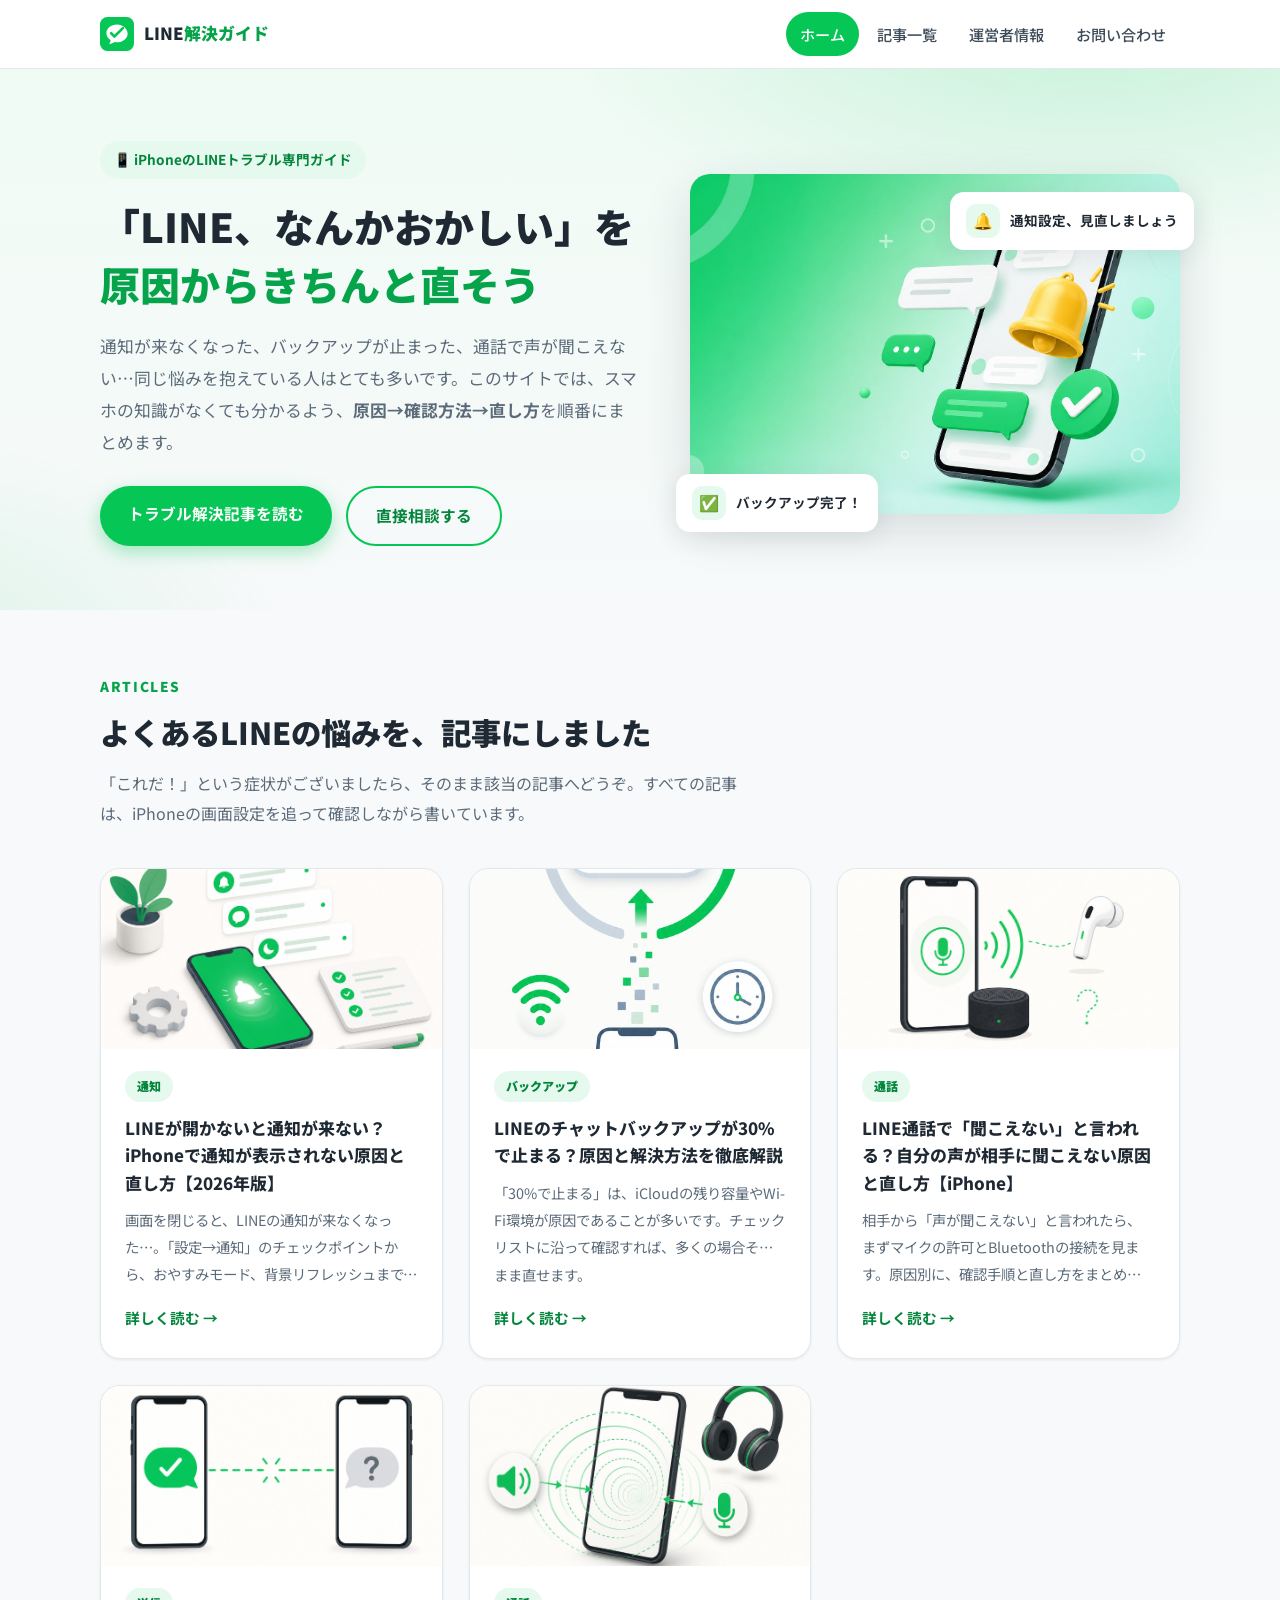
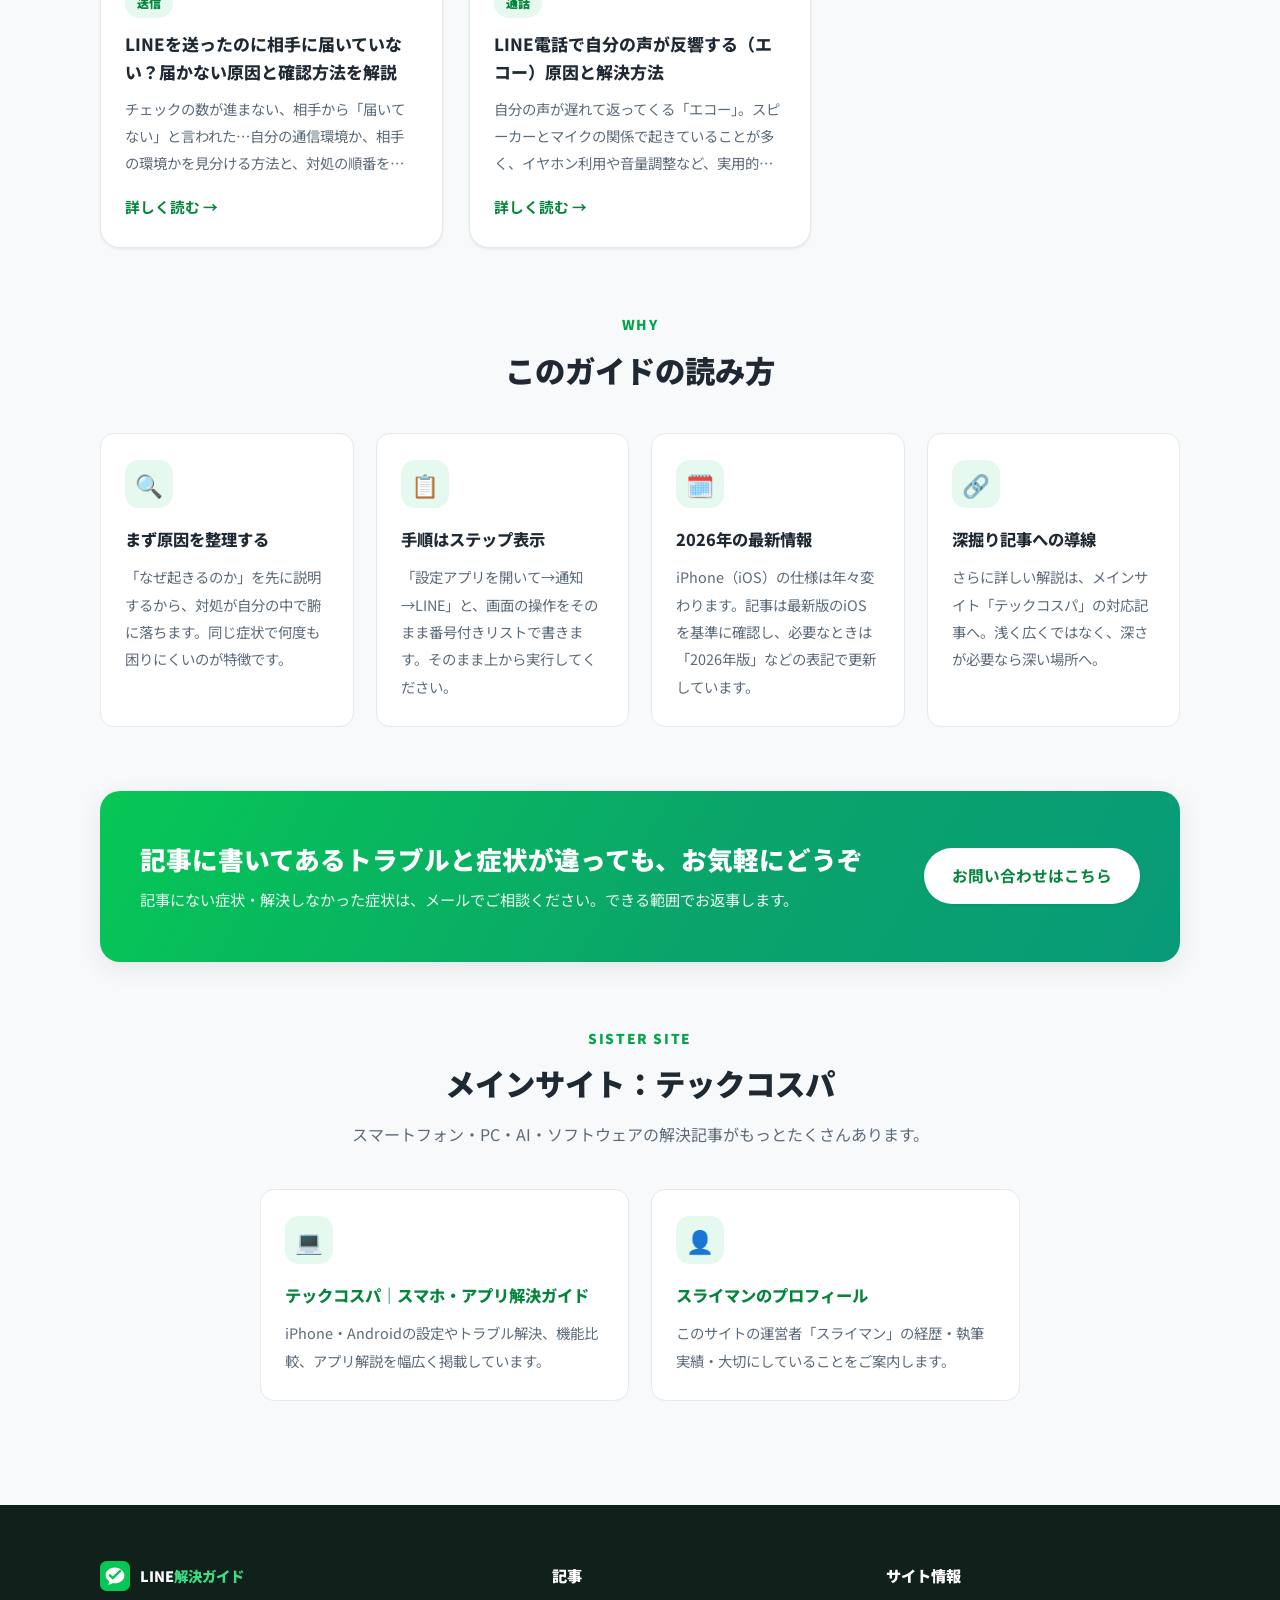
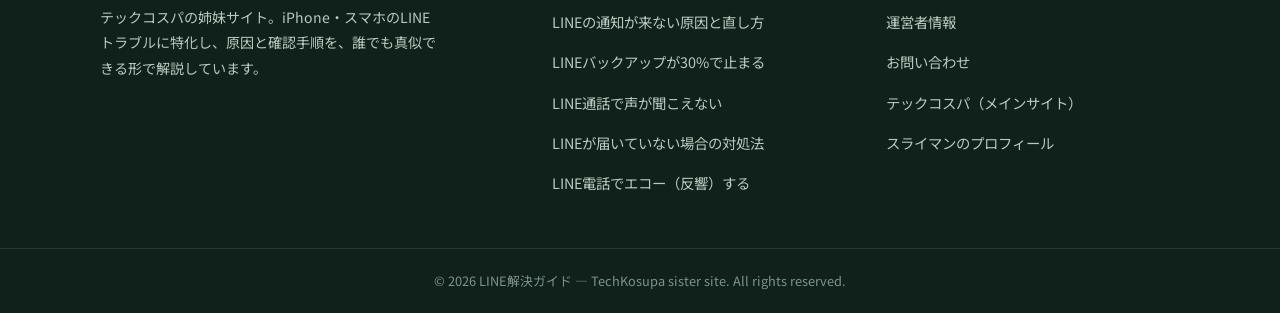
==== index.html @ d12d7e2a "Add LINE解決ガイド static site: 5 troubleshooting articles, about, contact, generated illustrations Co-au" ====
<!DOCTYPE html>
<html lang="ja">
<head>
  <meta charset="UTF-8">
  <meta name="viewport" content="width=device-width, initial-scale=1.0">
  <title>LINE解決ガイド｜iPhoneのLINEトラブル（通知・バックアップ・通話）を原因から解説</title>
  <meta name="description" content="LINEが開かないと通知が来ない、バックアップが30%で止まる、通話で声が聞こえない、送ったのに届いていない…など、iPhoneのLINEトラブルを原因と直し方の手順つきで解説します。">
  <link rel="icon" type="image/svg+xml" href="favicon.svg">
  <meta property="og:site_name" content="LINE解決ガイド">
  <meta property="og:type" content="website">
  <meta property="og:title" content="LINE解決ガイド｜iPhoneのLINEトラブルを原因から解説">
  <meta property="og:description" content="LINEの通知・バックアップ・通話・送信トラブルを、自分で確認できる手順つきで解説。テックコスパの姉妹サイトです。">
  <meta property="og:url" content="https://sulaimanaarbi07.github.io/sumahocare/">
  <meta property="og:image" content="https://sulaimanaarbi07.github.io/sumahocare/assets/img/hero-home.jpg">
  <meta property="og:locale" content="ja_JP">
  <link rel="preconnect" href="https://fonts.googleapis.com">
  <link rel="preconnect" href="https://fonts.gstatic.com" crossorigin>
  <link href="https://fonts.googleapis.com/css2?family=Noto+Sans+JP:wght@400;500;700;900&display=swap" rel="stylesheet">
  <link rel="stylesheet" href="assets/css/style.css">
  <script type="application/ld+json">
  {
    "@context": "https://schema.org",
    "@type": "WebSite",
    "name": "LINE解決ガイド",
    "url": "https://sulaimanaarbi07.github.io/sumahocare/",
    "description": "iPhoneのLINEトラブル（通知・バックアップ・通話・送信）を原因と直し方の手順つきで解説するサイト",
    "inLanguage": "ja"
  }
  </script>
</head>
<body>

<header class="site-header">
  <div class="container header-inner">
    <a class="logo" href="index.html" aria-label="LINE解決ガイド ホーム">
      <svg width="34" height="34" viewBox="0 0 64 64" aria-hidden="true">
        <rect width="64" height="64" rx="14" fill="#06C755"/>
        <path d="M32 14c-11 0-20 7.2-20 16.1 0 5.4 3.1 10.2 7.9 13.2-.2 2-1 5.2-2.6 7.6 3.9-.6 8.2-2.6 10.4-4 1.3.3 2.7.5 4.3.5 11 0 20-7.2 20-16.1S43 14 32 14z" fill="#fff"/>
        <path d="M21 30.5l6.2 6.2L43 21" fill="none" stroke="#06C755" stroke-width="5" stroke-linecap="round" stroke-linejoin="round"/>
      </svg>
      <span>LINE<span class="accent">解決ガイド</span></span>
    </a>
    <button class="nav-toggle" aria-label="メニューを開く" aria-expanded="false"><span></span></button>
    <nav class="main-nav" aria-label="メインナビゲーション">
      <ul>
        <li><a href="index.html">ホーム</a></li>
        <li><a href="#articles">記事一覧</a></li>
        <li><a href="about.html">運営者情報</a></li>
        <li><a href="contact.html">お問い合わせ</a></li>
      </ul>
    </nav>
  </div>
</header>

<main>
  <!-- Hero -->
  <section class="page-hero">
    <div class="container hero-grid">
      <div class="hero-copy">
        <span class="kicker">📱 iPhoneのLINEトラブル専門ガイド</span>
        <h1>「LINE、なんかおかしい」を<br><span class="accent">原因からきちんと直そう</span></h1>
        <p class="lead">通知が来なくなった、バックアップが止まった、通話で声が聞こえない…同じ悩みを抱えている人はとても多いです。このサイトでは、スマホの知識がなくても分かるよう、<strong>原因→確認方法→直し方</strong>を順番にまとめます。</p>
        <div class="hero-actions">
          <a class="btn btn-primary" href="#articles">トラブル解決記事を読む</a>
          <a class="btn btn-outline" href="contact.html">直接相談する</a>
        </div>
      </div>
      <div class="hero-visual">
        <img src="assets/img/hero-home.jpg" alt="スマホから通知やチャットが飛び出しているイラスト" width="1024" height="1024">
        <div class="float-card small"><span class="dot">🔔</span>通知設定、見直しましょう</div>
        <div class="float-card big"><span class="dot">✅</span>バックアップ完了！</div>
      </div>
    </div>
  </section>

  <!-- Articles -->
  <section class="section" id="articles">
    <div class="container">
      <div class="section-head">
        <p class="eyebrow">Articles</p>
        <h2>よくあるLINEの悩みを、記事にしました</h2>
        <p>「これだ！」という症状がございましたら、そのまま該当の記事へどうぞ。すべての記事は、iPhoneの画面設定を追って確認しながら書いています。</p>
      </div>
      <div class="card-grid">

        <article class="article-card">
          <div class="thumb"><img src="assets/img/art-notifications.jpg" alt="通知が来ないLINEの問題を表現したイラスト" loading="lazy"></div>
          <div class="body">
            <span class="tag">通知</span>
            <h3><a href="articles/line-notification-not-coming-iphone-2026.html">LINEが開かないと通知が来ない？iPhoneで通知が表示されない原因と直し方【2026年版】</a></h3>
            <p class="excerpt">画面を閉じると、LINEの通知が来なくなった…。「設定→通知」のチェックポイントから、おやすみモード、背景リフレッシュまで、よくある原因を順番に解説します。</p>
            <a class="card-link" href="articles/line-notification-not-coming-iphone-2026.html">詳しく読む <span class="arrow">→</span></a>
          </div>
        </article>

        <article class="article-card">
          <div class="thumb"><img src="assets/img/art-backup.jpg" alt="クラウドへのバックアップが進まない状況を表したイラスト" loading="lazy"></div>
          <div class="body">
            <span class="tag">バックアップ</span>
            <h3><a href="articles/line-backup-stops-at-30-percent.html">LINEのチャットバックアップが30%で止まる？原因と解決方法を徹底解説</a></h3>
            <p class="excerpt">「30%で止まる」は、iCloudの残り容量やWi-Fi環境が原因であることが多いです。チェックリストに沿って確認すれば、多くの場合そのまま直せます。</p>
            <a class="card-link" href="articles/line-backup-stops-at-30-percent.html">詳しく読む <span class="arrow">→</span></a>
          </div>
        </article>

        <article class="article-card">
          <div class="thumb"><img src="assets/img/art-cant-hear.jpg" alt="通話でマイクからの音がうまく届かない状況を表したイラスト" loading="lazy"></div>
          <div class="body">
            <span class="tag">通話</span>
            <h3><a href="articles/line-call-cant-hear-my-voice-iphone.html">LINE通話で「聞こえない」と言われる？自分の声が相手に聞こえない原因と直し方【iPhone】</a></h3>
            <p class="excerpt">相手から「声が聞こえない」と言われたら、まずマイクの許可とBluetoothの接続を見ます。原因別に、確認手順と直し方をまとめました。</p>
            <a class="card-link" href="articles/line-call-cant-hear-my-voice-iphone.html">詳しく読む <span class="arrow">→</span></a>
          </div>
        </article>

        <article class="article-card">
          <div class="thumb"><img src="assets/img/art-not-delivered.jpg" alt="メッセージが相手側に届いていない状況を表したイラスト" loading="lazy"></div>
          <div class="body">
            <span class="tag">送信</span>
            <h3><a href="articles/line-message-not-delivered.html">LINEを送ったのに相手に届いていない？届かない原因と確認方法を解説</a></h3>
            <p class="excerpt">チェックの数が進まない、相手から「届いてない」と言われた…自分の通信環境か、相手の環境かを見分ける方法と、対処の順番を解説します。</p>
            <a class="card-link" href="articles/line-message-not-delivered.html">詳しく読む <span class="arrow">→</span></a>
          </div>
        </article>

        <article class="article-card">
          <div class="thumb"><img src="assets/img/art-echo.jpg" alt="通話でエコー（反響）が発生している状況を表したイラスト" loading="lazy"></div>
          <div class="body">
            <span class="tag">通話</span>
            <h3><a href="articles/line-call-echo.html">LINE電話で自分の声が反響する（エコー）原因と解決方法</a></h3>
            <p class="excerpt">自分の声が遅れて返ってくる「エコー」。スピーカーとマイクの関係で起きていることが多く、イヤホン利用や音量調整など、実用的な直し方を解説します。</p>
            <a class="card-link" href="articles/line-call-echo.html">詳しく読む <span class="arrow">→</span></a>
          </div>
        </article>

      </div>
    </div>
  </section>

  <!-- Features -->
  <section class="section" style="padding-top: 0;">
    <div class="container">
      <div class="section-head center">
        <p class="eyebrow">Why</p>
        <h2>このガイドの読み方</h2>
      </div>
      <div class="feature-grid">
        <div class="feature">
          <div class="icon">🔍</div>
          <h3>まず原因を整理する</h3>
          <p>「なぜ起きるのか」を先に説明するから、対処が自分の中で腑に落ちます。同じ症状で何度も困りにくいのが特徴です。</p>
        </div>
        <div class="feature">
          <div class="icon">📋</div>
          <h3>手順はステップ表示</h3>
          <p>「設定アプリを開いて→通知→LINE」と、画面の操作をそのまま番号付きリストで書きます。そのまま上から実行してください。</p>
        </div>
        <div class="feature">
          <div class="icon">🗓️</div>
          <h3>2026年の最新情報</h3>
          <p>iPhone（iOS）の仕様は年々変わります。記事は最新版のiOSを基準に確認し、必要なときは「2026年版」などの表記で更新しています。</p>
        </div>
        <div class="feature">
          <div class="icon">🔗</div>
          <h3>深掘り記事への導線</h3>
          <p>さらに詳しい解説は、メインサイト「テックコスパ」の対応記事へ。浅く広くではなく、深さが必要なら深い場所へ。</p>
        </div>
      </div>
    </div>
  </section>

  <!-- CTA -->
  <section class="section" style="padding-top: 0;">
    <div class="container">
      <div class="cta-band">
        <div>
          <h2>記事に書いてあるトラブルと症状が違っても、お気軽にどうぞ</h2>
          <p>記事にない症状・解決しなかった症状は、メールでご相談ください。できる範囲でお返事します。</p>
        </div>
        <a class="btn btn-white" href="contact.html">お問い合わせはこちら</a>
      </div>
    </div>
  </section>

  <!-- Sister site -->
  <section class="section" style="padding-top: 0;">
    <div class="container">
      <div class="section-head center">
        <p class="eyebrow">Sister site</p>
        <h2>メインサイト：テックコスパ</h2>
        <p>スマートフォン・PC・AI・ソフトウェアの解決記事がもっとたくさんあります。</p>
      </div>
      <div class="feature-grid" style="max-width: 760px; margin: 0 auto;">
        <div class="feature">
          <div class="icon">💻</div>
          <h3><a href="https://techkosupa.com/">テックコスパ｜スマホ・アプリ解決ガイド</a></h3>
          <p>iPhone・Androidの設定やトラブル解決、機能比較、アプリ解説を幅広く掲載しています。</p>
        </div>
        <div class="feature">
          <div class="icon">👤</div>
          <h3><a href="https://techkosupa.com/suraimanjp/">スライマンのプロフィール</a></h3>
          <p>このサイトの運営者「スライマン」の経歴・執筆実績・大切にしていることをご案内します。</p>
        </div>
      </div>
    </div>
  </section>
</main>

<footer class="site-footer">
  <div class="container">
    <div class="footer-grid">
      <div class="footer-brand">
        <a class="logo" href="index.html">
          <svg width="30" height="30" viewBox="0 0 64 64" aria-hidden="true">
            <rect width="64" height="64" rx="14" fill="#06C755"/>
            <path d="M32 14c-11 0-20 7.2-20 16.1 0 5.4 3.1 10.2 7.9 13.2-.2 2-1 5.2-2.6 7.6 3.9-.6 8.2-2.6 10.4-4 1.3.3 2.7.5 4.3.5 11 0 20-7.2 20-16.1S43 14 32 14z" fill="#fff"/>
            <path d="M21 30.5l6.2 6.2L43 21" fill="none" stroke="#06C755" stroke-width="5" stroke-linecap="round" stroke-linejoin="round"/>
          </svg>
          <span>LINE<span class="accent" style="color:#3ddc84;">解決ガイド</span></span>
        </a>
        <p>テックコスパの姉妹サイト。iPhone・スマホのLINEトラブルに特化し、原因と確認手順を、誰でも真似できる形で解説しています。</p>
      </div>
      <div>
        <h4>記事</h4>
        <ul>
          <li><a href="articles/line-notification-not-coming-iphone-2026.html">LINEの通知が来ない原因と直し方</a></li>
          <li><a href="articles/line-backup-stops-at-30-percent.html">LINEバックアップが30%で止まる</a></li>
          <li><a href="articles/line-call-cant-hear-my-voice-iphone.html">LINE通話で声が聞こえない</a></li>
          <li><a href="articles/line-message-not-delivered.html">LINEが届いていない場合の対処法</a></li>
          <li><a href="articles/line-call-echo.html">LINE電話でエコー（反響）する</a></li>
        </ul>
      </div>
      <div>
        <h4>サイト情報</h4>
        <ul>
          <li><a href="about.html">運営者情報</a></li>
          <li><a href="contact.html">お問い合わせ</a></li>
          <li><a href="https://techkosupa.com/">テックコスパ（メインサイト）</a></li>
          <li><a href="https://techkosupa.com/suraimanjp/">スライマンのプロフィール</a></li>
        </ul>
      </div>
    </div>
  </div>
  <div class="footer-bottom">
    <div class="container">© <span data-year>2026</span> LINE解決ガイド — TechKosupa sister site. All rights reserved.</div>
  </div>
</footer>

<button class="back-top" aria-label="ページ上部へ戻る">↑</button>
<script src="assets/js/main.js"></script>
</body>
</html>
---- assets/css/style.css ----
/* ==========================================================================
   LINE 解決ガイド — Shared stylesheet
   ========================================================================== */

:root {
  --green: #06c755;
  --green-dark: #05a34a;
  --green-darker: #03853c;
  --green-soft: #e6f9ee;
  --green-soft-2: #f2fbf6;
  --ink: #1f2933;
  --ink-2: #3e4c59;
  --gray: #5c6b7a;
  --gray-2: #8b98a5;
  --border: #e4e9ee;
  --bg: #f7f9fa;
  --white: #ffffff;
  --amber: #f59e0b;
  --amber-soft: #fff7e8;
  --red: #e05252;
  --red-soft: #fdecec;
  --radius: 14px;
  --radius-lg: 20px;
  --shadow-sm: 0 1px 3px rgba(31, 41, 51, 0.08);
  --shadow-md: 0 6px 24px rgba(31, 41, 51, 0.09);
  --shadow-lg: 0 16px 48px rgba(31, 41, 51, 0.14);
  --font: "Noto Sans JP", "Hiragino Kaku Gothic ProN", "Yu Gothic", Meiryo, sans-serif;
  --maxw: 1120px;
  --maxw-article: 800px;
}

* { margin: 0; padding: 0; box-sizing: border-box; }

html { scroll-behavior: smooth; }

body {
  font-family: var(--font);
  color: var(--ink);
  background: var(--bg);
  line-height: 1.9;
  font-size: 16px;
  -webkit-font-smoothing: antialiased;
}

img { max-width: 100%; display: block; }

a { color: var(--green-darker); text-decoration: none; }
a:hover { color: var(--green-dark); }

.container {
  max-width: var(--maxw);
  margin: 0 auto;
  padding: 0 20px;
}

/* ---------------- Header ---------------- */

.site-header {
  position: sticky;
  top: 0;
  z-index: 100;
  background: rgba(255, 255, 255, 0.92);
  backdrop-filter: blur(10px);
  border-bottom: 1px solid var(--border);
}

.header-inner {
  display: flex;
  align-items: center;
  justify-content: space-between;
  height: 68px;
  gap: 16px;
}

.logo {
  display: flex;
  align-items: center;
  gap: 10px;
  font-weight: 900;
  font-size: 1.05rem;
  color: var(--ink);
  white-space: nowrap;
}
.logo:hover { color: var(--ink); }
.logo svg { flex-shrink: 0; }
.logo .accent { color: var(--green-dark); }

.main-nav ul {
  display: flex;
  gap: 4px;
  list-style: none;
}
.main-nav a {
  display: block;
  padding: 8px 14px;
  border-radius: 999px;
  color: var(--ink-2);
  font-weight: 500;
  font-size: 0.95rem;
  transition: background 0.2s, color 0.2s;
}
.main-nav a:hover {
  background: var(--green-soft);
  color: var(--green-darker);
}
.main-nav a.active {
  background: var(--green);
  color: #fff;
}

.nav-toggle {
  display: none;
  background: none;
  border: 1px solid var(--border);
  border-radius: 10px;
  width: 44px;
  height: 44px;
  cursor: pointer;
  align-items: center;
  justify-content: center;
}
.nav-toggle span,
.nav-toggle span::before,
.nav-toggle span::after {
  display: block;
  width: 20px;
  height: 2px;
  background: var(--ink);
  border-radius: 2px;
  position: relative;
  transition: transform 0.25s;
}
.nav-toggle span::before,
.nav-toggle span::after { content: ""; position: absolute; }
.nav-toggle span::before { top: -6px; }
.nav-toggle span::after { top: 6px; }

@media (max-width: 820px) {
  .nav-toggle { display: inline-flex; }
  .main-nav {
    position: absolute;
    top: 68px;
    left: 0;
    right: 0;
    background: #fff;
    border-bottom: 1px solid var(--border);
    box-shadow: var(--shadow-md);
    display: none;
    padding: 12px 16px 20px;
  }
  .main-nav.open { display: block; }
  .main-nav ul { flex-direction: column; gap: 2px; }
  .main-nav a { padding: 12px 14px; border-radius: 10px; }
}

/* ---------------- Buttons ---------------- */

.btn {
  display: inline-block;
  padding: 13px 28px;
  border-radius: 999px;
  font-weight: 700;
  font-size: 0.98rem;
  transition: transform 0.15s, box-shadow 0.15s, background 0.2s;
}
.btn-primary {
  background: var(--green);
  color: #fff;
  box-shadow: 0 6px 18px rgba(6, 199, 85, 0.35);
}
.btn-primary:hover {
  background: var(--green-dark);
  color: #fff;
  transform: translateY(-2px);
}
.btn-outline {
  border: 2px solid var(--green);
  color: var(--green-darker);
}
.btn-outline:hover {
  background: var(--green-soft);
  color: var(--green-darker);
}

/* ---------------- Page hero (home) ---------------- */

.page-hero {
  background:
    radial-gradient(900px 400px at 85% -10%, rgba(6, 199, 85, 0.18), transparent 60%),
    radial-gradient(700px 380px at -10% 110%, rgba(6, 199, 85, 0.12), transparent 60%),
    linear-gradient(180deg, #f0fbf5 0%, var(--bg) 100%);
  padding: 72px 0 64px;
}

.hero-grid {
  display: grid;
  grid-template-columns: 1.05fr 0.95fr;
  gap: 48px;
  align-items: center;
}
.hero-copy .kicker {
  display: inline-block;
  background: var(--green-soft);
  color: var(--green-darker);
  font-weight: 700;
  font-size: 0.85rem;
  padding: 6px 14px;
  border-radius: 999px;
  margin-bottom: 18px;
}
.hero-copy h1 {
  font-size: clamp(1.7rem, 3.4vw, 2.5rem);
  font-weight: 900;
  line-height: 1.45;
  margin-bottom: 18px;
}
.hero-copy h1 .accent { color: var(--green-dark); }
.hero-copy p.lead {
  color: var(--gray);
  font-size: 1.05rem;
  margin-bottom: 28px;
}
.hero-actions { display: flex; gap: 14px; flex-wrap: wrap; }

.hero-visual { position: relative; }
.hero-visual img {
  border-radius: var(--radius-lg);
  box-shadow: var(--shadow-lg);
  width: 100%;
  height: 340px;
  object-fit: cover;
}
.hero-visual .float-card {
  position: absolute;
  background: #fff;
  border-radius: 14px;
  box-shadow: var(--shadow-md);
  padding: 12px 16px;
  font-size: 0.85rem;
  font-weight: 700;
  display: flex;
  align-items: center;
  gap: 10px;
}
.float-card .dot {
  width: 34px;
  height: 34px;
  border-radius: 10px;
  display: flex;
  align-items: center;
  justify-content: center;
  font-size: 1rem;
  background: var(--green-soft);
}
.float-card.small { top: 18px; right: -14px; }
.float-card.big { bottom: -18px; left: -14px; }

@media (max-width: 900px) {
  .hero-grid { grid-template-columns: 1fr; gap: 36px; }
  .hero-visual img { height: 260px; }
  .float-card.small { right: 8px; }
  .float-card.big { left: 8px; }
}

/* ---------------- Sections ---------------- */

.section { padding: 64px 0; }
.section-tight { padding: 40px 0; }

.section-head {
  max-width: 640px;
  margin-bottom: 40px;
}
.section-head.center { margin-left: auto; margin-right: auto; text-align: center; }
.section-head .eyebrow {
  color: var(--green-dark);
  font-weight: 900;
  font-size: 0.85rem;
  letter-spacing: 0.12em;
  text-transform: uppercase;
  margin-bottom: 10px;
}
.section-head h2 {
  font-size: clamp(1.4rem, 2.6vw, 1.9rem);
  font-weight: 900;
  line-height: 1.5;
  margin-bottom: 12px;
}
.section-head p { color: var(--gray); }

/* ---------------- Article cards ---------------- */

.card-grid {
  display: grid;
  grid-template-columns: repeat(auto-fill, minmax(280px, 1fr));
  gap: 26px;
}

.article-card {
  background: #fff;
  border-radius: var(--radius-lg);
  overflow: hidden;
  border: 1px solid var(--border);
  box-shadow: var(--shadow-sm);
  display: flex;
  flex-direction: column;
  transition: transform 0.2s, box-shadow 0.2s;
}
.article-card:hover {
  transform: translateY(-5px);
  box-shadow: var(--shadow-lg);
}
.article-card .thumb {
  height: 180px;
  overflow: hidden;
}
.article-card .thumb img {
  width: 100%;
  height: 100%;
  object-fit: cover;
  transition: transform 0.4s;
}
.article-card:hover .thumb img { transform: scale(1.05); }

.article-card .body {
  padding: 22px 24px 26px;
  display: flex;
  flex-direction: column;
  flex: 1;
}
.tag {
  align-self: flex-start;
  font-size: 0.75rem;
  font-weight: 900;
  color: var(--green-darker);
  background: var(--green-soft);
  padding: 4px 12px;
  border-radius: 999px;
  margin-bottom: 12px;
}
.article-card h3 {
  font-size: 1.06rem;
  font-weight: 800;
  line-height: 1.6;
  margin-bottom: 10px;
}
.article-card h3 a { color: var(--ink); }
.article-card h3 a:hover { color: var(--green-darker); }
.article-card p.excerpt {
  color: var(--gray);
  font-size: 0.9rem;
  flex: 1;
  margin-bottom: 16px;
  display: -webkit-box;
  -webkit-line-clamp: 3;
  -webkit-box-orient: vertical;
  overflow: hidden;
}
.card-link {
  font-weight: 700;
  font-size: 0.92rem;
  color: var(--green-darker);
}
.card-link .arrow { display: inline-block; transition: transform 0.2s; }
.article-card:hover .card-link .arrow { transform: translateX(4px); }

/* ---------------- Steps / features ---------------- */

.feature-grid {
  display: grid;
  grid-template-columns: repeat(auto-fit, minmax(240px, 1fr));
  gap: 22px;
}
.feature {
  background: #fff;
  border: 1px solid var(--border);
  border-radius: var(--radius);
  padding: 26px 24px;
}
.feature .icon {
  width: 48px;
  height: 48px;
  border-radius: 14px;
  background: var(--green-soft);
  display: flex;
  align-items: center;
  justify-content: center;
  font-size: 1.4rem;
  margin-bottom: 16px;
}
.feature h3 { font-size: 1.02rem; font-weight: 800; margin-bottom: 8px; }
.feature p { color: var(--gray); font-size: 0.9rem; }

/* ---------------- CTA band ---------------- */

.cta-band {
  background: linear-gradient(120deg, var(--green) 0%, #0aa56a 55%, #089a78 100%);
  border-radius: var(--radius-lg);
  color: #fff;
  padding: 48px 40px;
  display: flex;
  align-items: center;
  justify-content: space-between;
  gap: 24px;
  flex-wrap: wrap;
  box-shadow: var(--shadow-md);
}
.cta-band h2 { font-size: clamp(1.2rem, 2.4vw, 1.6rem); font-weight: 900; line-height: 1.55; margin-bottom: 6px; }
.cta-band p { opacity: 0.92; font-size: 0.95rem; }
.btn-white {
  background: #fff;
  color: var(--green-darker);
  box-shadow: var(--shadow-sm);
}
.btn-white:hover { transform: translateY(-2px); color: var(--green-darker); }

/* ---------------- Article page ---------------- */

.article-hero {
  background: linear-gradient(180deg, #eefaf3 0%, var(--bg) 100%);
  padding: 48px 0 0;
}
.article-hero-inner { max-width: var(--maxw-article); margin: 0 auto; padding: 0 20px; }
.breadcrumb {
  font-size: 0.82rem;
  color: var(--gray-2);
  margin-bottom: 18px;
}
.breadcrumb a { color: var(--gray); }
.breadcrumb span { margin: 0 6px; }

.article-title {
  font-size: clamp(1.5rem, 3.2vw, 2.15rem);
  font-weight: 900;
  line-height: 1.5;
  margin-bottom: 16px;
}
.article-meta {
  display: flex;
  align-items: center;
  gap: 14px;
  flex-wrap: wrap;
  color: var(--gray);
  font-size: 0.85rem;
  margin-bottom: 28px;
}
.article-meta .author {
  display: flex;
  align-items: center;
  gap: 8px;
  font-weight: 700;
  color: var(--ink-2);
}
.article-meta .avatar {
  width: 36px;
  height: 36px;
  border-radius: 50%;
  background: var(--green-soft);
  color: var(--green-darker);
  display: flex;
  align-items: center;
  justify-content: center;
  font-weight: 900;
  font-size: 0.85rem;
}
.article-hero-img {
  border-radius: var(--radius-lg);
  overflow: hidden;
  box-shadow: var(--shadow-md);
  margin: 0 -20px 40px;
}
.article-hero-img img { width: 100%; height: 380px; object-fit: cover; }
@media (max-width: 720px) {
  .article-hero-img { margin: 0; border-radius: var(--radius); }
  .article-hero-img img { height: 240px; }
}

.article-body {
  max-width: var(--maxw-article);
  margin: 0 auto;
  padding: 8px 20px 64px;
}

/* TOC */
.toc {
  background: #fff;
  border: 1px solid var(--border);
  border-left: 5px solid var(--green);
  border-radius: 12px;
  padding: 22px 26px;
  margin: 0 0 36px;
}
.toc h2 {
  font-size: 1rem;
  font-weight: 900;
  margin-bottom: 10px;
}
.toc ol { padding-left: 20px; }
.toc li { margin: 6px 0; font-size: 0.92rem; }

/* Article typography */
.article-body h2 {
  font-size: 1.45rem;
  font-weight: 900;
  line-height: 1.55;
  margin: 48px 0 18px;
  padding-left: 14px;
  border-left: 5px solid var(--green);
}
.article-body h3 {
  font-size: 1.12rem;
  font-weight: 800;
  margin: 30px 0 12px;
}
.article-body p { margin-bottom: 18px; }
.article-body ul, .article-body ol { margin: 0 0 20px 24px; }
.article-body li { margin-bottom: 10px; }
.article-body strong { color: var(--ink); }
.article-body a { text-decoration: underline; text-underline-offset: 3px; }

.steps {
  list-style: none;
  margin: 0 0 24px;
  padding: 0;
  counter-reset: step;
}
.steps > li {
  position: relative;
  padding: 18px 18px 18px 66px;
  background: #fff;
  border: 1px solid var(--border);
  border-radius: var(--radius);
  margin-bottom: 14px;
  counter-increment: step;
}
.steps > li::before {
  content: counter(step);
  position: absolute;
  left: 16px;
  top: 50%;
  transform: translateY(-50%);
  width: 34px;
  height: 34px;
  border-radius: 50%;
  background: var(--green);
  color: #fff;
  font-weight: 900;
  display: flex;
  align-items: center;
  justify-content: center;
}
.steps > li .step-title { font-weight: 800; margin-bottom: 4px; display: block; }
.steps li code, .article-body code {
  font-family: "SF Mono", Consolas, Menlo, monospace;
  font-size: 0.88em;
  background: var(--green-soft-2);
  border: 1px solid var(--green-soft);
  border-radius: 6px;
  padding: 1px 7px;
  color: var(--green-darker);
}

/* Callouts */
.callout {
  border-radius: var(--radius);
  padding: 18px 20px 18px 54px;
  margin: 24px 0;
  position: relative;
  font-size: 0.94rem;
}
.callout::before {
  position: absolute;
  left: 18px;
  top: 16px;
  font-size: 1.25rem;
}
.callout.tip { background: var(--green-soft-2); border: 1px solid #bfe9d0; }
.callout.tip::before { content: "💡"; }
.callout.note { background: #eef4fb; border: 1px solid #cddff2; }
.callout.note::before { content: "📝"; }
.callout.warn { background: var(--amber-soft); border: 1px solid #f3ddb0; }
.callout.warn::before { content: "⚠️"; }
.callout .callout-title { font-weight: 900; display: block; margin-bottom: 4px; }

/* CTA box inside articles (link to techkosupa) */
.deep-dive {
  margin: 44px 0 24px;
  border-radius: var(--radius-lg);
  background: linear-gradient(120deg, var(--green) 0%, #0a9e86 100%);
  color: #fff;
  padding: 34px 32px;
  box-shadow: var(--shadow-md);
}
.deep-dive .dd-eyebrow {
  font-size: 0.78rem;
  font-weight: 900;
  letter-spacing: 0.12em;
  opacity: 0.9;
  margin-bottom: 8px;
}
.deep-dive h3 { font-size: 1.15rem; font-weight: 900; margin-bottom: 8px; line-height: 1.6; }
.deep-dive p { font-size: 0.92rem; opacity: 0.94; margin-bottom: 18px; }
.deep-dive a.dd-btn {
  display: inline-block;
  background: #fff;
  color: var(--green-darker);
  font-weight: 800;
  padding: 12px 24px;
  border-radius: 999px;
  transition: transform 0.15s;
}
.deep-dive a.dd-btn:hover { transform: translateY(-2px); color: var(--green-darker); }

/* FAQ */
.faq details {
  background: #fff;
  border: 1px solid var(--border);
  border-radius: 12px;
  margin-bottom: 12px;
  overflow: hidden;
}
.faq summary {
  cursor: pointer;
  padding: 16px 44px 16px 18px;
  font-weight: 800;
  font-size: 0.97rem;
  position: relative;
  list-style: none;
}
.faq summary::-webkit-details-marker { display: none; }
.faq summary::after {
  content: "+";
  position: absolute;
  right: 18px;
  top: 50%;
  transform: translateY(-50%);
  font-size: 1.3rem;
  color: var(--green-dark);
  transition: transform 0.2s;
}
.faq details[open] summary::after { transform: translateY(-50%) rotate(45deg); }
.faq details .faq-a { padding: 0 18px 18px; color: var(--ink-2); font-size: 0.94rem; }

/* Related */
.related-grid {
  display: grid;
  grid-template-columns: repeat(auto-fill, minmax(220px, 1fr));
  gap: 18px;
  margin-top: 20px;
}
.related-card {
  background: #fff;
  border: 1px solid var(--border);
  border-radius: var(--radius);
  padding: 20px;
  transition: transform 0.2s, box-shadow 0.2s;
}
.related-card:hover { transform: translateY(-3px); box-shadow: var(--shadow-md); }
.related-card .tag { margin-bottom: 10px; }
.related-card h4 { font-size: 0.95rem; font-weight: 800; line-height: 1.6; margin-bottom: 8px; }
.related-card h4 a { color: var(--ink); }
.related-card h4 a:hover { color: var(--green-darker); }
.related-card p { font-size: 0.82rem; color: var(--gray-2); }
.ext { font-size: 0.8rem; color: var(--green-darker); font-weight: 700; white-space: nowrap; }

/* ---------------- About page ---------------- */

.about-hero { padding-bottom: 40px; }
.about-grid {
  display: grid;
  grid-template-columns: 360px 1fr;
  gap: 48px;
  align-items: start;
}
.about-card {
  background: #fff;
  border: 1px solid var(--border);
  border-radius: var(--radius-lg);
  overflow: hidden;
  box-shadow: var(--shadow-md);
  position: sticky;
  top: 88px;
}
.about-card img { width: 100%; height: 230px; object-fit: cover; }
.about-card .ac-body { padding: 24px; }
.about-card h3 { font-size: 1.2rem; font-weight: 900; }
.about-card .ac-sub { color: var(--gray); font-size: 0.88rem; margin-bottom: 16px; }
.about-card ul { list-style: none; }
.about-card li {
  display: flex;
  align-items: center;
  gap: 10px;
  font-size: 0.88rem;
  color: var(--ink-2);
  padding: 7px 0;
  border-bottom: 1px dashed var(--border);
}
.about-card li:last-child { border-bottom: 0; }
.about-card li .k { color: var(--gray-2); min-width: 74px; font-weight: 700; }

.about-prose h2 {
  font-size: 1.4rem;
  font-weight: 900;
  margin: 44px 0 16px;
  padding-left: 14px;
  border-left: 5px solid var(--green);
}
.about-prose h2:first-child { margin-top: 8px; }
.about-prose p { margin-bottom: 18px; color: var(--ink-2); }
.about-prose ul { margin: 0 0 20px 24px; color: var(--ink-2); }
.about-prose li { margin-bottom: 8px; }

@media (max-width: 900px) {
  .about-grid { grid-template-columns: 1fr; }
  .about-card { position: static; }
}

/* ---------------- Contact page ---------------- */

.contact-grid {
  display: grid;
  grid-template-columns: 0.9fr 1.1fr;
  gap: 40px;
  align-items: start;
}
.contact-info-card {
  background: #fff;
  border: 1px solid var(--border);
  border-radius: var(--radius-lg);
  padding: 34px 30px;
  box-shadow: var(--shadow-sm);
}
.contact-info-card h2 { font-size: 1.3rem; font-weight: 900; margin-bottom: 12px; }
.contact-info-card > p { color: var(--gray); font-size: 0.94rem; margin-bottom: 24px; }
.mail-box {
  background: var(--green-soft-2);
  border: 1px dashed var(--green);
  border-radius: var(--radius);
  padding: 20px;
  text-align: center;
  margin-bottom: 24px;
}
.mail-box .label { font-size: 0.8rem; font-weight: 900; color: var(--gray); letter-spacing: 0.08em; }
.mail-box a {
  display: block;
  font-size: 1.15rem;
  font-weight: 900;
  color: var(--green-darker);
  margin: 6px 0 14px;
  word-break: break-all;
}
.contact-list { list-style: none; }
.contact-list li {
  display: flex;
  gap: 12px;
  padding: 12px 0;
  border-top: 1px solid var(--border);
  font-size: 0.9rem;
  color: var(--ink-2);
}
.contact-list li .ci {
  width: 38px;
  height: 38px;
  border-radius: 10px;
  background: var(--green-soft);
  display: flex;
  align-items: center;
  justify-content: center;
  font-size: 1.05rem;
  flex-shrink: 0;
}
.contact-list li b { display: block; font-size: 0.85rem; color: var(--ink); }
.contact-list li span { color: var(--gray); font-size: 0.84rem; }

.contact-form-card {
  background: #fff;
  border: 1px solid var(--border);
  border-radius: var(--radius-lg);
  padding: 34px 30px;
  box-shadow: var(--shadow-sm);
}
.contact-form-card h2 { font-size: 1.3rem; font-weight: 900; margin-bottom: 6px; }
.contact-form-card .cf-sub { color: var(--gray); font-size: 0.9rem; margin-bottom: 24px; }
.form-row { margin-bottom: 18px; }
.form-row label {
  display: block;
  font-weight: 800;
  font-size: 0.88rem;
  margin-bottom: 8px;
}
.form-row input,
.form-row select,
.form-row textarea {
  width: 100%;
  padding: 12px 14px;
  border: 1.5px solid var(--border);
  border-radius: 10px;
  font-family: inherit;
  font-size: 0.95rem;
  color: var(--ink);
  background: var(--bg);
  transition: border-color 0.2s, box-shadow 0.2s;
}
.form-row input:focus,
.form-row select:focus,
.form-row textarea:focus {
  outline: none;
  border-color: var(--green);
  box-shadow: 0 0 0 3px rgba(6, 199, 85, 0.15);
  background: #fff;
}
.form-row textarea { min-height: 140px; resize: vertical; }
.form-note { font-size: 0.8rem; color: var(--gray-2); margin-top: 14px; }

@media (max-width: 860px) {
  .contact-grid { grid-template-columns: 1fr; }
}

/* ---------------- Page header (inner pages) ---------------- */

.inner-hero {
  background:
    radial-gradient(800px 300px at 90% -20%, rgba(6, 199, 85, 0.16), transparent 60%),
    linear-gradient(180deg, #f0fbf5 0%, var(--bg) 100%);
  padding: 56px 0 44px;
  text-align: center;
}
.inner-hero .eyebrow {
  color: var(--green-dark);
  font-weight: 900;
  font-size: 0.82rem;
  letter-spacing: 0.14em;
  text-transform: uppercase;
  margin-bottom: 10px;
}
.inner-hero h1 { font-size: clamp(1.6rem, 3.4vw, 2.3rem); font-weight: 900; line-height: 1.5; }
.inner-hero p { color: var(--gray); max-width: 560px; margin: 14px auto 0; }

/* ---------------- Footer ---------------- */

.site-footer {
  background: #10201a;
  color: #b9c9c1;
  margin-top: 40px;
}
.footer-grid {
  display: grid;
  grid-template-columns: 1.4fr 1fr 1fr;
  gap: 40px;
  padding: 56px 0 40px;
}
.footer-grid h4 {
  color: #fff;
  font-size: 0.95rem;
  font-weight: 900;
  margin-bottom: 16px;
}
.footer-brand .logo { color: #fff; margin-bottom: 14px; }
.footer-brand p { font-size: 0.88rem; line-height: 1.8; max-width: 340px; }
.site-footer ul { list-style: none; }
.site-footer li { margin-bottom: 10px; }
.site-footer a { color: #b9c9c1; font-size: 0.9rem; }
.site-footer a:hover { color: var(--green); }
.footer-bottom {
  border-top: 1px solid rgba(255, 255, 255, 0.1);
  padding: 20px 0;
  text-align: center;
  font-size: 0.8rem;
  color: #7d948a;
}
@media (max-width: 800px) {
  .footer-grid { grid-template-columns: 1fr; gap: 30px; }
}

/* ---------------- Back to top ---------------- */

.back-top {
  position: fixed;
  right: 22px;
  bottom: 22px;
  width: 46px;
  height: 46px;
  border-radius: 50%;
  background: var(--green);
  color: #fff;
  border: none;
  font-size: 1.2rem;
  cursor: pointer;
  box-shadow: var(--shadow-md);
  opacity: 0;
  pointer-events: none;
  transition: opacity 0.25s, transform 0.2s;
  z-index: 90;
}
.back-top.show { opacity: 1; pointer-events: auto; }
.back-top:hover { transform: translateY(-3px); }

/* ---------------- Misc ---------------- */

.divider-soft {
  border: none;
  border-top: 1px solid var(--border);
  margin: 0;
}
.sr-only {
  position: absolute;
  width: 1px; height: 1px;
  padding: 0; margin: -1px;
  overflow: hidden;
  clip: rect(0, 0, 0, 0);
  white-space: nowrap;
  border: 0;
}
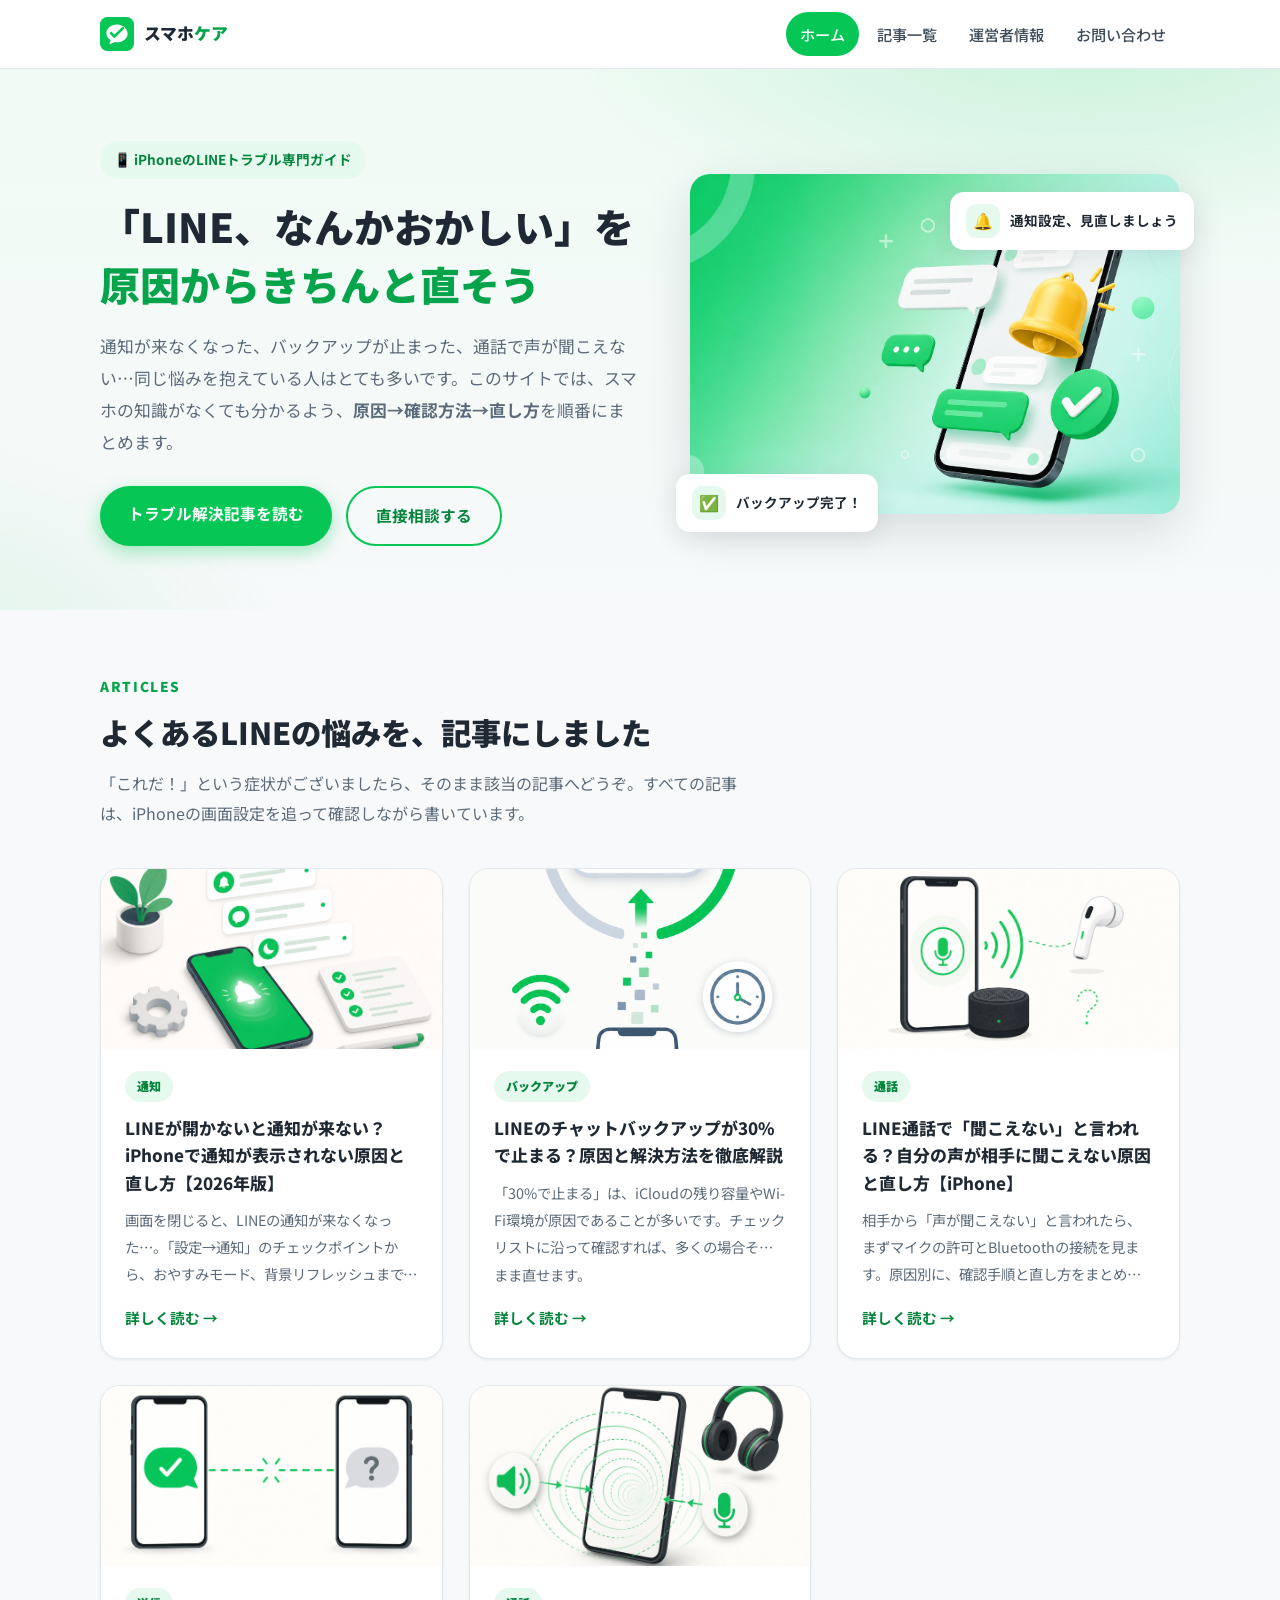
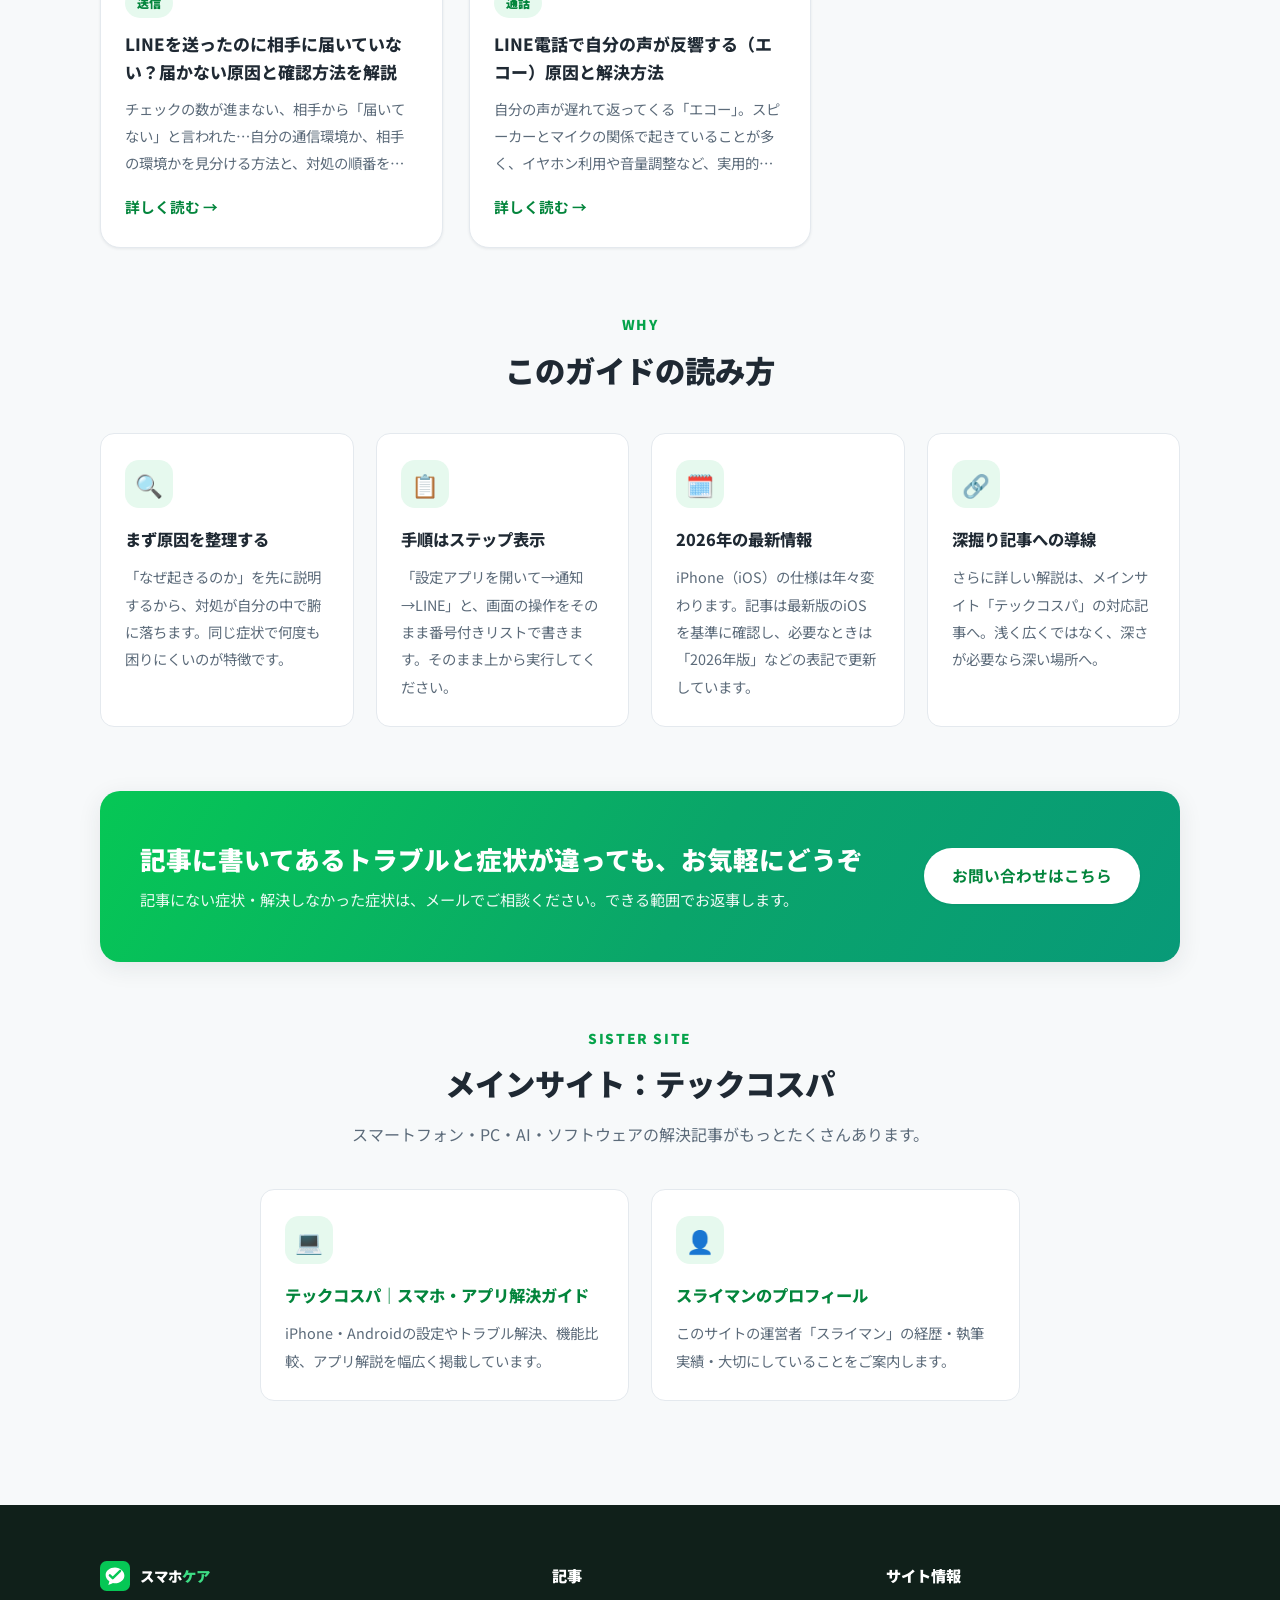
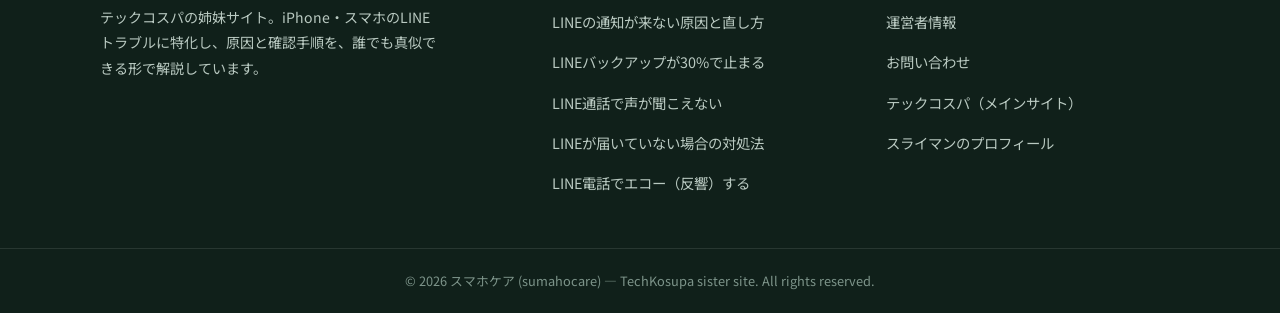
==== commit c4c6b03b: "Update site name to スマホケア (sumahocare) and add Google site verification tag Co-authored-by: arena-ag" ====
--- a/index.html
+++ b/index.html
@@ -3,12 +3,13 @@
 <head>
   <meta charset="UTF-8">
   <meta name="viewport" content="width=device-width, initial-scale=1.0">
-  <title>LINE解決ガイド｜iPhoneのLINEトラブル（通知・バックアップ・通話）を原因から解説</title>
+  <meta name="google-site-verification" content="AxP508XUdTfS3u-azYbc-wlClozxaHhvm2d45rFyWAY">
+  <title>スマホケア｜iPhone・LINEトラブル（通知・バックアップ・通話）を原因から解説</title>
   <meta name="description" content="LINEが開かないと通知が来ない、バックアップが30%で止まる、通話で声が聞こえない、送ったのに届いていない…など、iPhoneのLINEトラブルを原因と直し方の手順つきで解説します。">
   <link rel="icon" type="image/svg+xml" href="favicon.svg">
-  <meta property="og:site_name" content="LINE解決ガイド">
+  <meta property="og:site_name" content="スマホケア">
   <meta property="og:type" content="website">
-  <meta property="og:title" content="LINE解決ガイド｜iPhoneのLINEトラブルを原因から解説">
+  <meta property="og:title" content="スマホケア｜iPhone・LINEトラブルを原因から解説">
   <meta property="og:description" content="LINEの通知・バックアップ・通話・送信トラブルを、自分で確認できる手順つきで解説。テックコスパの姉妹サイトです。">
   <meta property="og:url" content="https://sulaimanaarbi07.github.io/sumahocare/">
   <meta property="og:image" content="https://sulaimanaarbi07.github.io/sumahocare/assets/img/hero-home.jpg">
@@ -21,9 +22,9 @@
   {
     "@context": "https://schema.org",
     "@type": "WebSite",
-    "name": "LINE解決ガイド",
+    "name": "スマホケア",
     "url": "https://sulaimanaarbi07.github.io/sumahocare/",
-    "description": "iPhoneのLINEトラブル（通知・バックアップ・通話・送信）を原因と直し方の手順つきで解説するサイト",
+    "description": "iPhone・スマホのLINEトラブル（通知・バックアップ・通話・送信）を原因と直し方の手順つきで解説するサイト",
     "inLanguage": "ja"
   }
   </script>
@@ -32,13 +33,13 @@
 
 <header class="site-header">
   <div class="container header-inner">
-    <a class="logo" href="index.html" aria-label="LINE解決ガイド ホーム">
+    <a class="logo" href="index.html" aria-label="スマホケア ホーム">
       <svg width="34" height="34" viewBox="0 0 64 64" aria-hidden="true">
         <rect width="64" height="64" rx="14" fill="#06C755"/>
         <path d="M32 14c-11 0-20 7.2-20 16.1 0 5.4 3.1 10.2 7.9 13.2-.2 2-1 5.2-2.6 7.6 3.9-.6 8.2-2.6 10.4-4 1.3.3 2.7.5 4.3.5 11 0 20-7.2 20-16.1S43 14 32 14z" fill="#fff"/>
         <path d="M21 30.5l6.2 6.2L43 21" fill="none" stroke="#06C755" stroke-width="5" stroke-linecap="round" stroke-linejoin="round"/>
       </svg>
-      <span>LINE<span class="accent">解決ガイド</span></span>
+      <span>スマホ<span class="accent">ケア</span></span>
     </a>
     <button class="nav-toggle" aria-label="メニューを開く" aria-expanded="false"><span></span></button>
     <nav class="main-nav" aria-label="メインナビゲーション">
@@ -216,7 +217,7 @@
             <path d="M32 14c-11 0-20 7.2-20 16.1 0 5.4 3.1 10.2 7.9 13.2-.2 2-1 5.2-2.6 7.6 3.9-.6 8.2-2.6 10.4-4 1.3.3 2.7.5 4.3.5 11 0 20-7.2 20-16.1S43 14 32 14z" fill="#fff"/>
             <path d="M21 30.5l6.2 6.2L43 21" fill="none" stroke="#06C755" stroke-width="5" stroke-linecap="round" stroke-linejoin="round"/>
           </svg>
-          <span>LINE<span class="accent" style="color:#3ddc84;">解決ガイド</span></span>
+          <span>スマホ<span class="accent" style="color:#3ddc84;">ケア</span></span>
         </a>
         <p>テックコスパの姉妹サイト。iPhone・スマホのLINEトラブルに特化し、原因と確認手順を、誰でも真似できる形で解説しています。</p>
       </div>
@@ -242,7 +243,7 @@
     </div>
   </div>
   <div class="footer-bottom">
-    <div class="container">© <span data-year>2026</span> LINE解決ガイド — TechKosupa sister site. All rights reserved.</div>
+    <div class="container">© <span data-year>2026</span> スマホケア (sumahocare) — TechKosupa sister site. All rights reserved.</div>
   </div>
 </footer>
 
